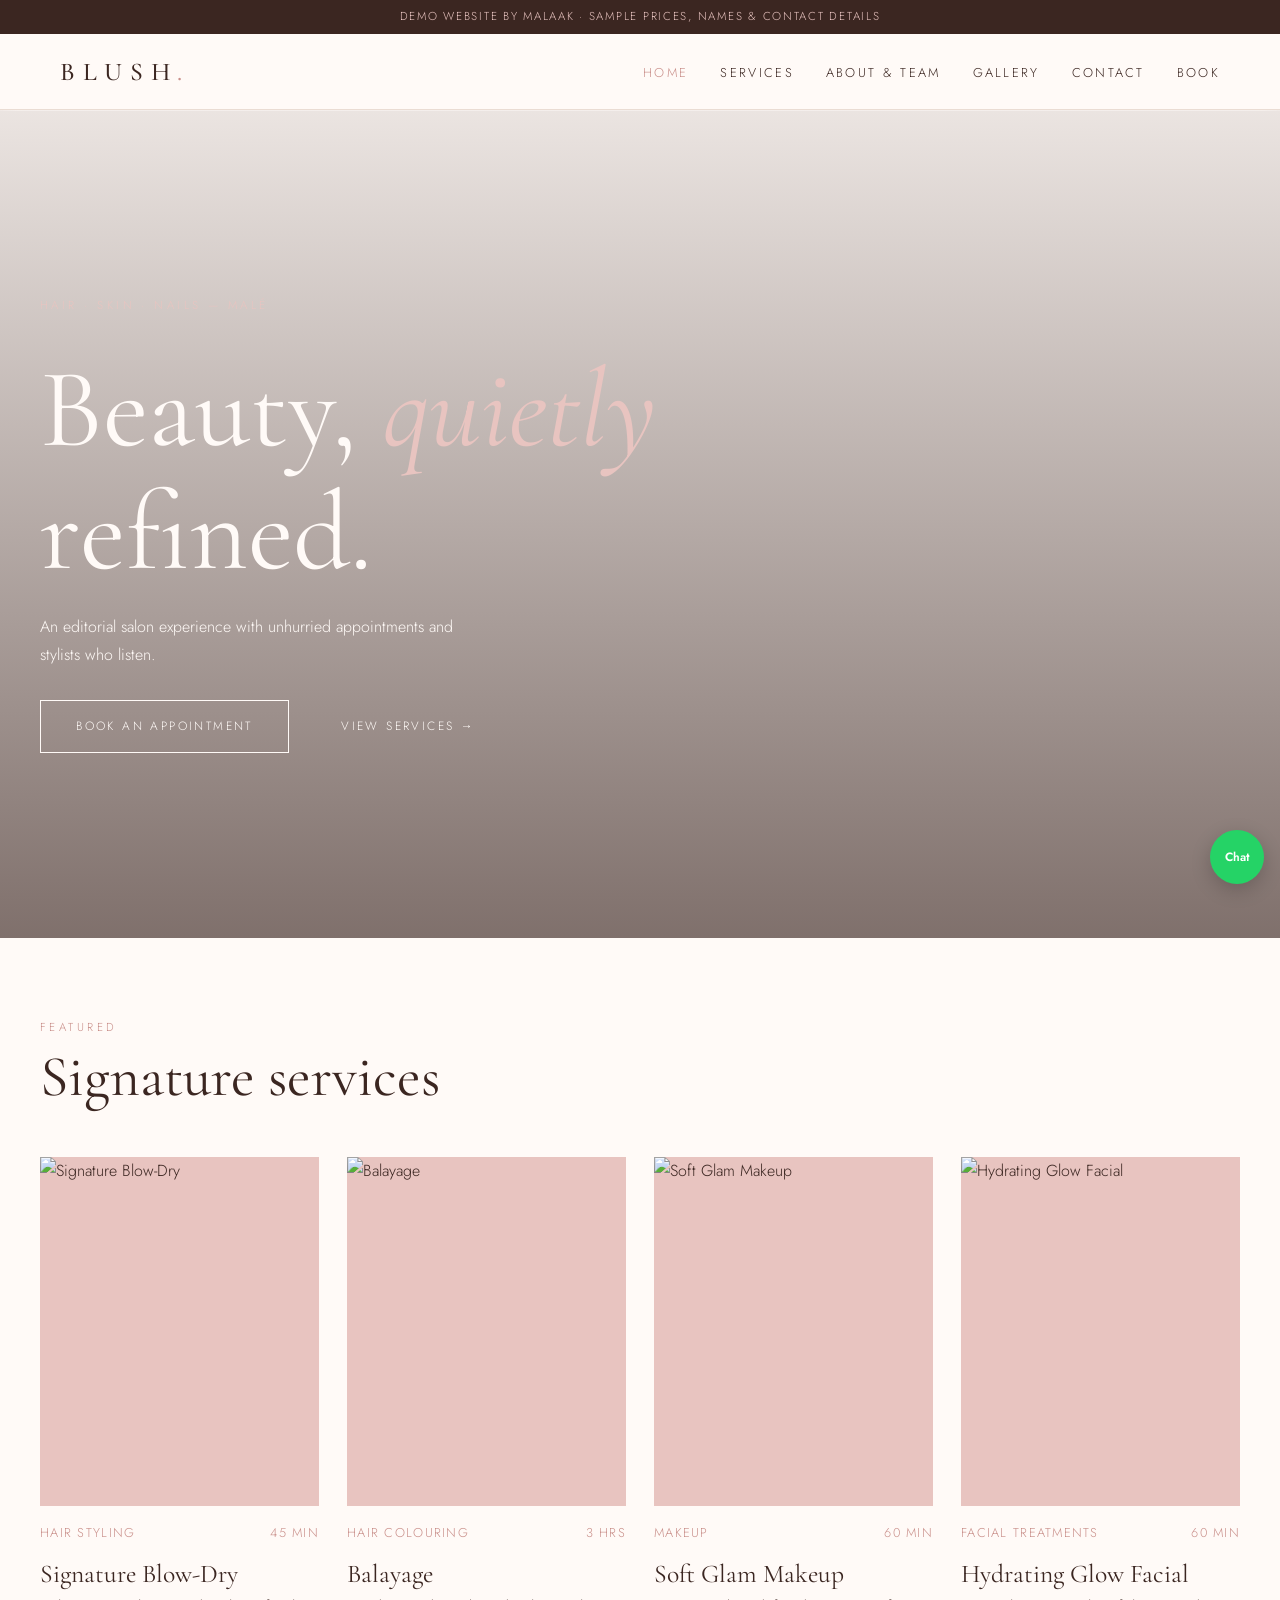
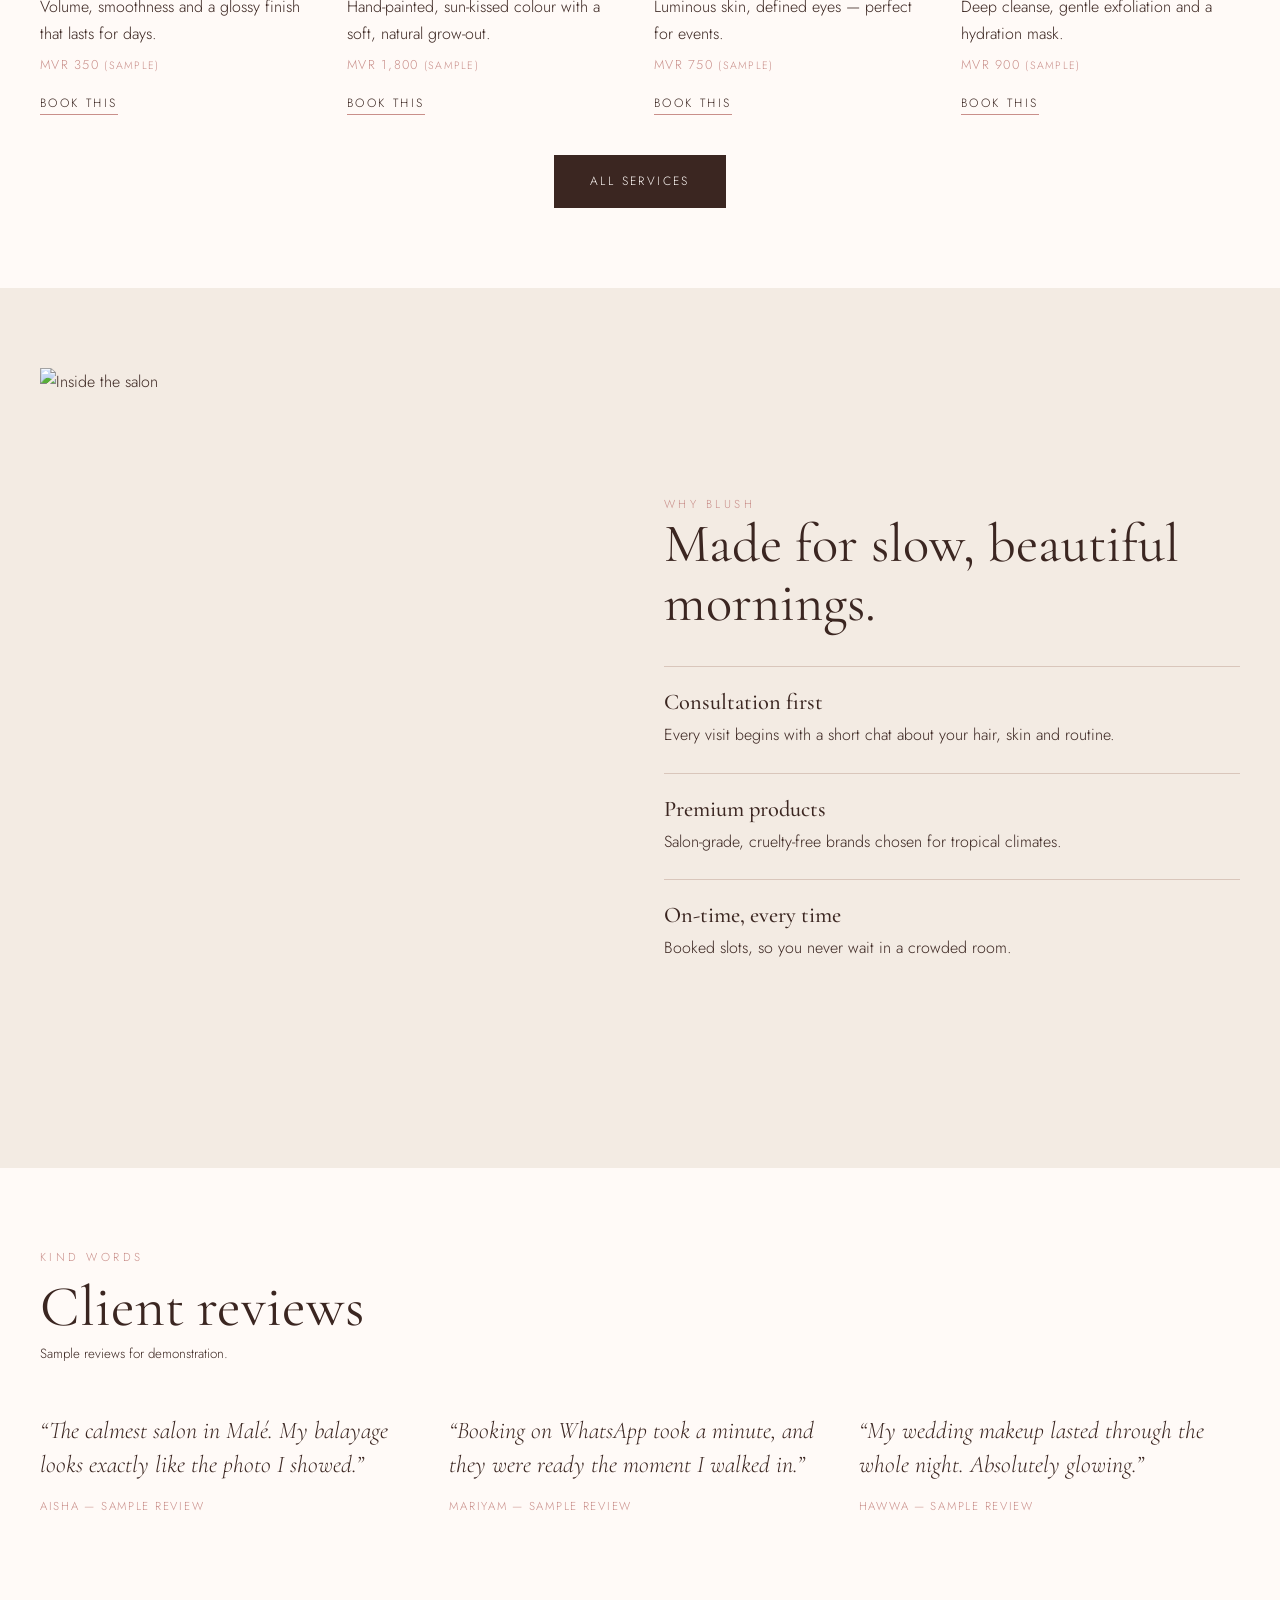
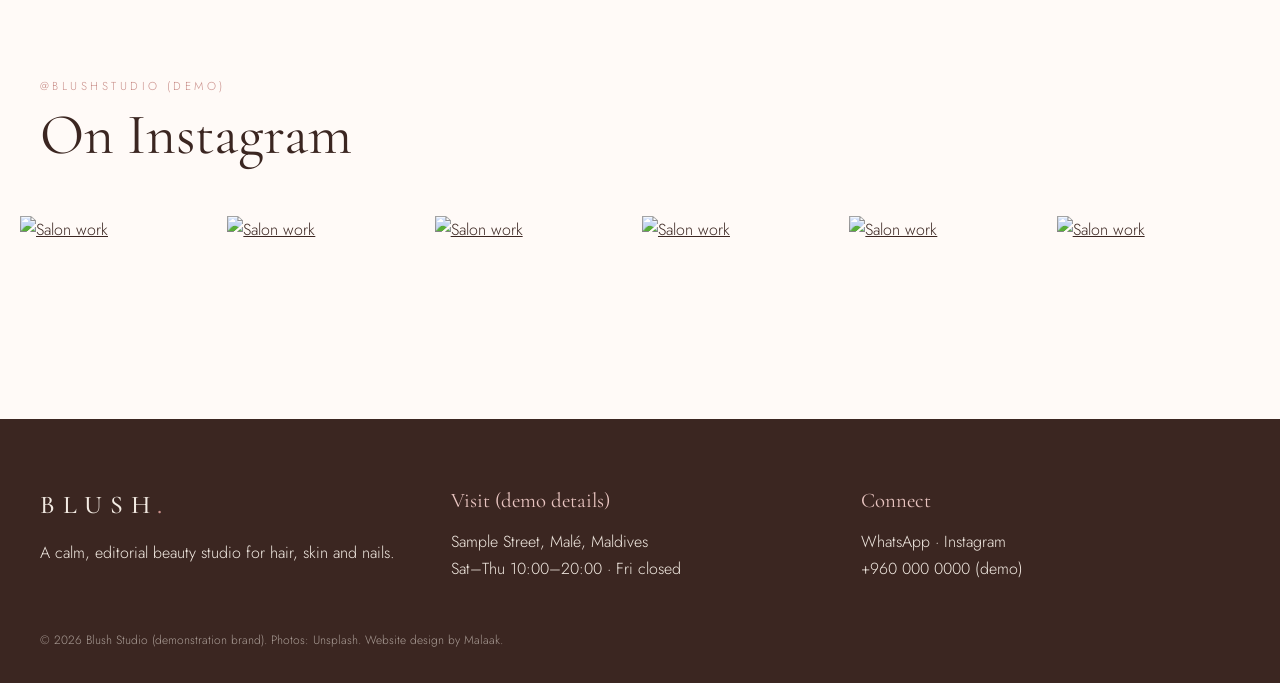
==== index.html @ d298c4e5 "Blush Studio demo salon website" ====
<!doctype html><html lang="en"><head><meta charset="utf-8"><meta name="viewport" content="width=device-width,initial-scale=1">
<title>Luxury Hair & Beauty Salon in Malé | Blush Studio</title><meta name="description" content="Blush Studio — demo luxury salon website: hair styling, colour, makeup, nails, brows and facials. Book online via WhatsApp."><meta property="og:title" content="Luxury Hair & Beauty Salon in Malé | Blush Studio"><meta property="og:description" content="Blush Studio — demo luxury salon website: hair styling, colour, makeup, nails, brows and facials. Book online via WhatsApp."><meta property="og:image" content="https://images.unsplash.com/photo-1560066984-138dadb4c035?w=1200&q=75&auto=format&fit=crop">
<link rel="preconnect" href="https://fonts.googleapis.com"><link href="https://fonts.googleapis.com/css2?family=Cormorant+Garamond:ital,wght@0,400;0,500;1,400&family=Jost:wght@300;400;500&display=swap" rel="stylesheet"><link rel="icon" href="data:image/svg+xml,<svg xmlns=%22http://www.w3.org/2000/svg%22 viewBox=%220 0 100 100%22><text y=%22.9em%22 font-size=%2290%22>🌸</text></svg>"><link rel="stylesheet" href="style.css"></head><body>
<div class="demo-bar">Demo website by Malaak · sample prices, names &amp; contact details</div>
<header><nav class="nav"><a class="logo" href="index.html">BLUSH<span>.</span></a><ul><li><a href="index.html">Home</a></li><li><a href="services.html">Services</a></li><li><a href="about.html">About & Team</a></li><li><a href="gallery.html">Gallery</a></li><li><a href="contact.html">Contact</a></li><li><a href="booking.html">Book</a></li></ul><button class="burger" aria-label="Open menu" aria-expanded="false"><span></span><span></span><span></span></button></nav></header>
<main><section class="hero"><div class="hero-inner"><p class="eyebrow">Hair · Skin · Nails — Malé</p><h1>Beauty, <em>quietly</em><br>refined.</h1><p>An editorial salon experience with unhurried appointments and stylists who listen.</p><div class="btns"><a class="btn light" href="booking.html">Book an Appointment</a><a class="btn light" style="border-color:transparent" href="services.html">View Services →</a></div></div></section>
<section><div class="wrap"><div class="head reveal"><p class="eyebrow">Featured</p><h2>Signature services</h2></div><div class="grid g4"><article class="card reveal" data-cat="hair"><div class="ph"><img loading="lazy" src="https://images.unsplash.com/photo-1522337360788-8b13dee7a37e?w=700&q=75&auto=format&fit=crop" alt="Signature Blow-Dry"></div><p class="meta" style="margin-top:1rem"><span>Hair Styling</span><span>45 min</span></p><h3>Signature Blow-Dry</h3><p>Volume, smoothness and a glossy finish that lasts for days.</p><p class="meta"><span>MVR 350 <small>(sample)</small></span></p><a class="link" href="booking.html?service=Signature Blow-Dry">Book this</a></article><article class="card reveal" data-cat="colour"><div class="ph"><img loading="lazy" src="https://images.unsplash.com/photo-1562322140-8baeececf3df?w=700&q=75&auto=format&fit=crop" alt="Balayage"></div><p class="meta" style="margin-top:1rem"><span>Hair Colouring</span><span>3 hrs</span></p><h3>Balayage</h3><p>Hand-painted, sun-kissed colour with a soft, natural grow-out.</p><p class="meta"><span>MVR 1,800 <small>(sample)</small></span></p><a class="link" href="booking.html?service=Balayage">Book this</a></article><article class="card reveal" data-cat="makeup"><div class="ph"><img loading="lazy" src="https://images.unsplash.com/photo-1487412947147-5cebf100ffc2?w=700&q=75&auto=format&fit=crop" alt="Soft Glam Makeup"></div><p class="meta" style="margin-top:1rem"><span>Makeup</span><span>60 min</span></p><h3>Soft Glam Makeup</h3><p>Luminous skin, defined eyes — perfect for events.</p><p class="meta"><span>MVR 750 <small>(sample)</small></span></p><a class="link" href="booking.html?service=Soft Glam Makeup">Book this</a></article><article class="card reveal" data-cat="facial"><div class="ph"><img loading="lazy" src="https://images.unsplash.com/photo-1570172619644-dfd03ed5d881?w=700&q=75&auto=format&fit=crop" alt="Hydrating Glow Facial"></div><p class="meta" style="margin-top:1rem"><span>Facial Treatments</span><span>60 min</span></p><h3>Hydrating Glow Facial</h3><p>Deep cleanse, gentle exfoliation and a hydration mask.</p><p class="meta"><span>MVR 900 <small>(sample)</small></span></p><a class="link" href="booking.html?service=Hydrating Glow Facial">Book this</a></article></div><p style="margin-top:2.5rem;text-align:center"><a class="btn" href="services.html">All services</a></p></div></section>
<section class="beige"><div class="wrap split"><img class="reveal" loading="lazy" src="https://images.unsplash.com/photo-1559599101-f09722fb4948?w=1000&q=75&auto=format&fit=crop" alt="Inside the salon"><div class="reveal"><p class="eyebrow">Why Blush</p><h2 style="font-size:clamp(2.2rem,5vw,3.4rem)">Made for slow, beautiful mornings.</h2><ul class="why"><li><b>Consultation first</b>Every visit begins with a short chat about your hair, skin and routine.</li><li><b>Premium products</b>Salon-grade, cruelty-free brands chosen for tropical climates.</li><li><b>On-time, every time</b>Booked slots, so you never wait in a crowded room.</li></ul></div></div></section>
<section><div class="wrap"><div class="head reveal"><p class="eyebrow">Kind words</p><h2>Client reviews</h2><p><small>Sample reviews for demonstration.</small></p></div><div class="grid g3">
<div class="reveal"><p class="quote">“The calmest salon in Malé. My balayage looks exactly like the photo I showed.”</p><small>Aisha — sample review</small></div>
<div class="reveal"><p class="quote">“Booking on WhatsApp took a minute, and they were ready the moment I walked in.”</p><small>Mariyam — sample review</small></div>
<div class="reveal"><p class="quote">“My wedding makeup lasted through the whole night. Absolutely glowing.”</p><small>Hawwa — sample review</small></div></div></div></section>
<section style="padding-bottom:0"><div class="wrap"><div class="head reveal"><p class="eyebrow">@blushstudio (demo)</p><h2>On Instagram</h2></div></div><div class="insta"><a href="https://www.instagram.com/" target="_blank" rel="noopener"><img src="https://images.unsplash.com/photo-1522337360788-8b13dee7a37e?w=500&q=75&auto=format&fit=crop" alt="Salon work"></a><a href="https://www.instagram.com/" target="_blank" rel="noopener"><img src="https://images.unsplash.com/photo-1604654894610-df63bc536371?w=500&q=75&auto=format&fit=crop" alt="Salon work"></a><a href="https://www.instagram.com/" target="_blank" rel="noopener"><img src="https://images.unsplash.com/photo-1487412947147-5cebf100ffc2?w=500&q=75&auto=format&fit=crop" alt="Salon work"></a><a href="https://www.instagram.com/" target="_blank" rel="noopener"><img src="https://images.unsplash.com/photo-1562322140-8baeececf3df?w=500&q=75&auto=format&fit=crop" alt="Salon work"></a><a href="https://www.instagram.com/" target="_blank" rel="noopener"><img src="https://images.unsplash.com/photo-1570172619644-dfd03ed5d881?w=500&q=75&auto=format&fit=crop" alt="Salon work"></a><a href="https://www.instagram.com/" target="_blank" rel="noopener"><img src="https://images.unsplash.com/photo-1559599101-f09722fb4948?w=500&q=75&auto=format&fit=crop" alt="Salon work"></a></div></section></main>
<footer><div class="wrap grid g3"><div><a class="logo" href="index.html">BLUSH<span>.</span></a><p style="margin-top:.8rem">A calm, editorial beauty studio for hair, skin and nails.</p></div>
<div><h4>Visit (demo details)</h4><p>Sample Street, Malé, Maldives<br>Sat–Thu 10:00–20:00 · Fri closed</p></div>
<div><h4>Connect</h4><p><a class="wa-link" href="#" target="_blank" rel="noopener">WhatsApp</a> · <a href="https://www.instagram.com/" target="_blank" rel="noopener">Instagram</a><br><a href="tel:+9600000000">+960 000 0000 (demo)</a></p></div></div>
<div class="wrap"><small>© <span class="year"></span> Blush Studio (demonstration brand). Photos: Unsplash. Website design by Malaak.</small></div></footer>
<a class="wa-float wa-link" href="#" target="_blank" rel="noopener" aria-label="Chat on WhatsApp">Chat</a>
<script src="script.js"></script></body></html>
---- style.css ----
:root{--beige:#f3ebe3;--blush:#e8c4c0;--rose:#c98f8a;--choc:#3b2621;--white:#fffaf7;--serif:'Cormorant Garamond',serif;--sans:'Jost',sans-serif}
*{box-sizing:border-box;margin:0;padding:0}
html{scroll-behavior:smooth}
body{font-family:var(--sans);color:var(--choc);background:var(--white);font-weight:300;line-height:1.7}
img{max-width:100%;display:block}
a{color:inherit}
.demo-bar{background:var(--choc);color:var(--blush);text-align:center;font-size:.72rem;letter-spacing:.15em;text-transform:uppercase;padding:.45rem 1rem}
header{position:sticky;top:0;z-index:50;background:rgba(255,250,247,.92);backdrop-filter:blur(10px);border-bottom:1px solid #eadcd3}
.nav{display:flex;align-items:center;justify-content:space-between;max-width:1200px;margin:auto;padding:1rem 1.25rem}
.logo{font-family:var(--serif);font-size:1.6rem;letter-spacing:.3em;text-decoration:none;font-weight:500}
.logo span{color:var(--rose)}
.nav ul{display:none;list-style:none;gap:2rem}
.nav ul a{text-decoration:none;font-size:.8rem;letter-spacing:.18em;text-transform:uppercase}
.nav ul a.active,.nav ul a:hover{color:var(--rose)}
.burger{background:none;border:0;width:34px;height:24px;position:relative;cursor:pointer}
.burger span{position:absolute;left:0;height:1.5px;width:100%;background:var(--choc);transition:.3s}
.burger span:nth-child(1){top:4px}.burger span:nth-child(2){top:12px}.burger span:nth-child(3){top:20px}
.menu-open .burger span:nth-child(1){top:12px;transform:rotate(45deg)}
.menu-open .burger span:nth-child(2){opacity:0}
.menu-open .burger span:nth-child(3){top:12px;transform:rotate(-45deg)}
.menu-open .nav ul{display:flex;flex-direction:column;position:absolute;top:100%;left:0;right:0;background:var(--white);padding:2rem 1.5rem;border-bottom:1px solid #eadcd3}
@media(min-width:900px){.nav ul{display:flex}.burger{display:none}}
.btn{display:inline-block;padding:.95rem 2.2rem;background:var(--choc);color:var(--white);text-decoration:none;font-size:.75rem;letter-spacing:.2em;text-transform:uppercase;border:1px solid var(--choc);cursor:pointer;font-family:var(--sans);transition:.35s}
.btn:hover{background:transparent;color:var(--choc)}
.btn.light{background:transparent;border-color:var(--white);color:var(--white)}
.btn.light:hover{background:var(--white);color:var(--choc)}
.hero{min-height:92vh;display:grid;align-items:end;background:linear-gradient(180deg,rgba(59,38,33,.1),rgba(59,38,33,.65)),url(https://images.unsplash.com/photo-1560066984-138dadb4c035?w=1800&q=80) center/cover;color:var(--white);padding:4rem 1.25rem}
.hero-inner{max-width:1200px;margin:auto;width:100%}
.eyebrow{font-size:.72rem;letter-spacing:.3em;text-transform:uppercase;color:var(--rose)}
.hero .eyebrow{color:var(--blush)}
h1,h2,h3{font-family:var(--serif);font-weight:400;line-height:1.1}
.hero h1{font-size:clamp(3rem,9vw,7rem);margin:.6rem 0 1.2rem}
.hero h1 em{color:var(--blush)}
.hero p{max-width:440px;margin-bottom:2rem}
.hero .btns{display:flex;gap:1rem;flex-wrap:wrap}
section{padding:5rem 1.25rem}
.wrap{max-width:1200px;margin:auto}
.head{margin-bottom:3rem;max-width:620px}
.head h2{font-size:clamp(2.2rem,5vw,3.6rem);margin-top:.5rem}
.page-hero{padding:5rem 1.25rem 3rem;background:var(--beige);text-align:center}
.page-hero h1{font-size:clamp(2.8rem,7vw,5rem);margin-top:.5rem}
.page-hero p{max-width:560px;margin:1rem auto 0}
.grid{display:grid;gap:1.75rem}
@media(min-width:700px){.g2{grid-template-columns:1fr 1fr}.g3{grid-template-columns:repeat(2,1fr)}.g4{grid-template-columns:repeat(2,1fr)}}
@media(min-width:1000px){.g3{grid-template-columns:repeat(3,1fr)}.g4{grid-template-columns:repeat(4,1fr)}}
.card{background:var(--white)}
.card .ph{aspect-ratio:4/5;overflow:hidden;background:var(--blush)}
.card .ph img{width:100%;height:100%;object-fit:cover;transition:transform 1s}
.card:hover .ph img{transform:scale(1.06)}
.card h3{font-size:1.6rem;margin:1rem 0 .3rem}
.meta{display:flex;justify-content:space-between;font-size:.8rem;letter-spacing:.1em;text-transform:uppercase;color:var(--rose);margin:.4rem 0 .8rem}
.card .link{font-size:.75rem;letter-spacing:.2em;text-transform:uppercase;text-decoration:none;border-bottom:1px solid var(--rose);padding-bottom:2px}
.beige{background:var(--beige)}
.split{display:grid;gap:3rem;align-items:center}
@media(min-width:900px){.split{grid-template-columns:1fr 1fr}}
.split img{aspect-ratio:4/5;object-fit:cover;width:100%}
.why{list-style:none;display:grid;gap:1.5rem;margin-top:2rem}
.why li{border-top:1px solid #d9c6bb;padding-top:1rem}
.why b{font-family:var(--serif);font-size:1.4rem;font-weight:500;display:block}
.quote{font-family:var(--serif);font-size:1.5rem;font-style:italic;line-height:1.4}
.quote+small{display:block;margin-top:1rem;letter-spacing:.15em;text-transform:uppercase;font-size:.72rem;color:var(--rose)}
.insta{display:grid;grid-template-columns:repeat(3,1fr);gap:4px}
@media(min-width:900px){.insta{grid-template-columns:repeat(6,1fr)}}
.insta img{aspect-ratio:1;object-fit:cover;width:100%}
.filters{display:flex;gap:.5rem;flex-wrap:wrap;margin-bottom:2.5rem;justify-content:center}
.filters button{background:none;border:1px solid #d9c6bb;padding:.55rem 1.1rem;font-family:var(--sans);font-size:.72rem;letter-spacing:.15em;text-transform:uppercase;cursor:pointer;color:var(--choc)}
.filters button.on{background:var(--choc);color:var(--white);border-color:var(--choc)}
form{display:grid;gap:1.2rem}
.row{display:grid;gap:1.2rem}
@media(min-width:700px){.row{grid-template-columns:1fr 1fr}}
label{font-size:.72rem;letter-spacing:.15em;text-transform:uppercase;display:block;margin-bottom:.35rem}
input,select,textarea{width:100%;padding:.85rem 1rem;border:1px solid #d9c6bb;background:#fff;font-family:var(--sans);font-size:1rem;color:var(--choc)}
input:focus,select:focus,textarea:focus{outline:none;border-color:var(--rose)}
.err{color:#b3261e;font-size:.8rem;min-height:1rem;display:block}
.invalid{border-color:#b3261e}
.times{display:flex;flex-wrap:wrap;gap:.5rem}
.times button{padding:.55rem .9rem;border:1px solid #d9c6bb;background:#fff;cursor:pointer;font-family:var(--sans)}
.times button.on{background:var(--rose);color:#fff;border-color:var(--rose)}
.times button:disabled{opacity:.35;text-decoration:line-through;cursor:not-allowed}
.confirm{display:none;background:var(--beige);padding:2rem;border-left:3px solid var(--rose)}
.confirm.show{display:block}
.confirm h3{font-size:2rem;margin-bottom:.5rem}
.confirm dl{display:grid;grid-template-columns:auto 1fr;gap:.3rem 1rem;margin:1rem 0 1.5rem}
.confirm dt{font-weight:500}
.note{font-size:.85rem;background:#fff;border:1px dashed var(--rose);padding:1rem;margin-top:1rem}
.team img{aspect-ratio:3/4;object-fit:cover;width:100%;filter:grayscale(.2)}
footer{background:var(--choc);color:var(--beige);padding:4rem 1.25rem 2rem}
footer .grid{gap:2rem}
footer h4{font-family:var(--serif);font-size:1.3rem;font-weight:400;margin-bottom:.6rem;color:var(--blush)}
footer a{text-decoration:none}
footer small{display:block;margin-top:3rem;opacity:.6;font-size:.75rem}
.reveal{opacity:0;transform:translateY(30px);transition:1s cubic-bezier(.2,.7,.2,1)}
.reveal.in{opacity:1;transform:none}
.wa-float{position:fixed;right:1rem;bottom:1rem;width:54px;height:54px;border-radius:50%;background:#25d366;display:grid;place-items:center;color:#fff;font-weight:600;text-decoration:none;box-shadow:0 6px 20px rgba(0,0,0,.2);z-index:60;font-size:.75rem}
.map{width:100%;height:320px;border:0}
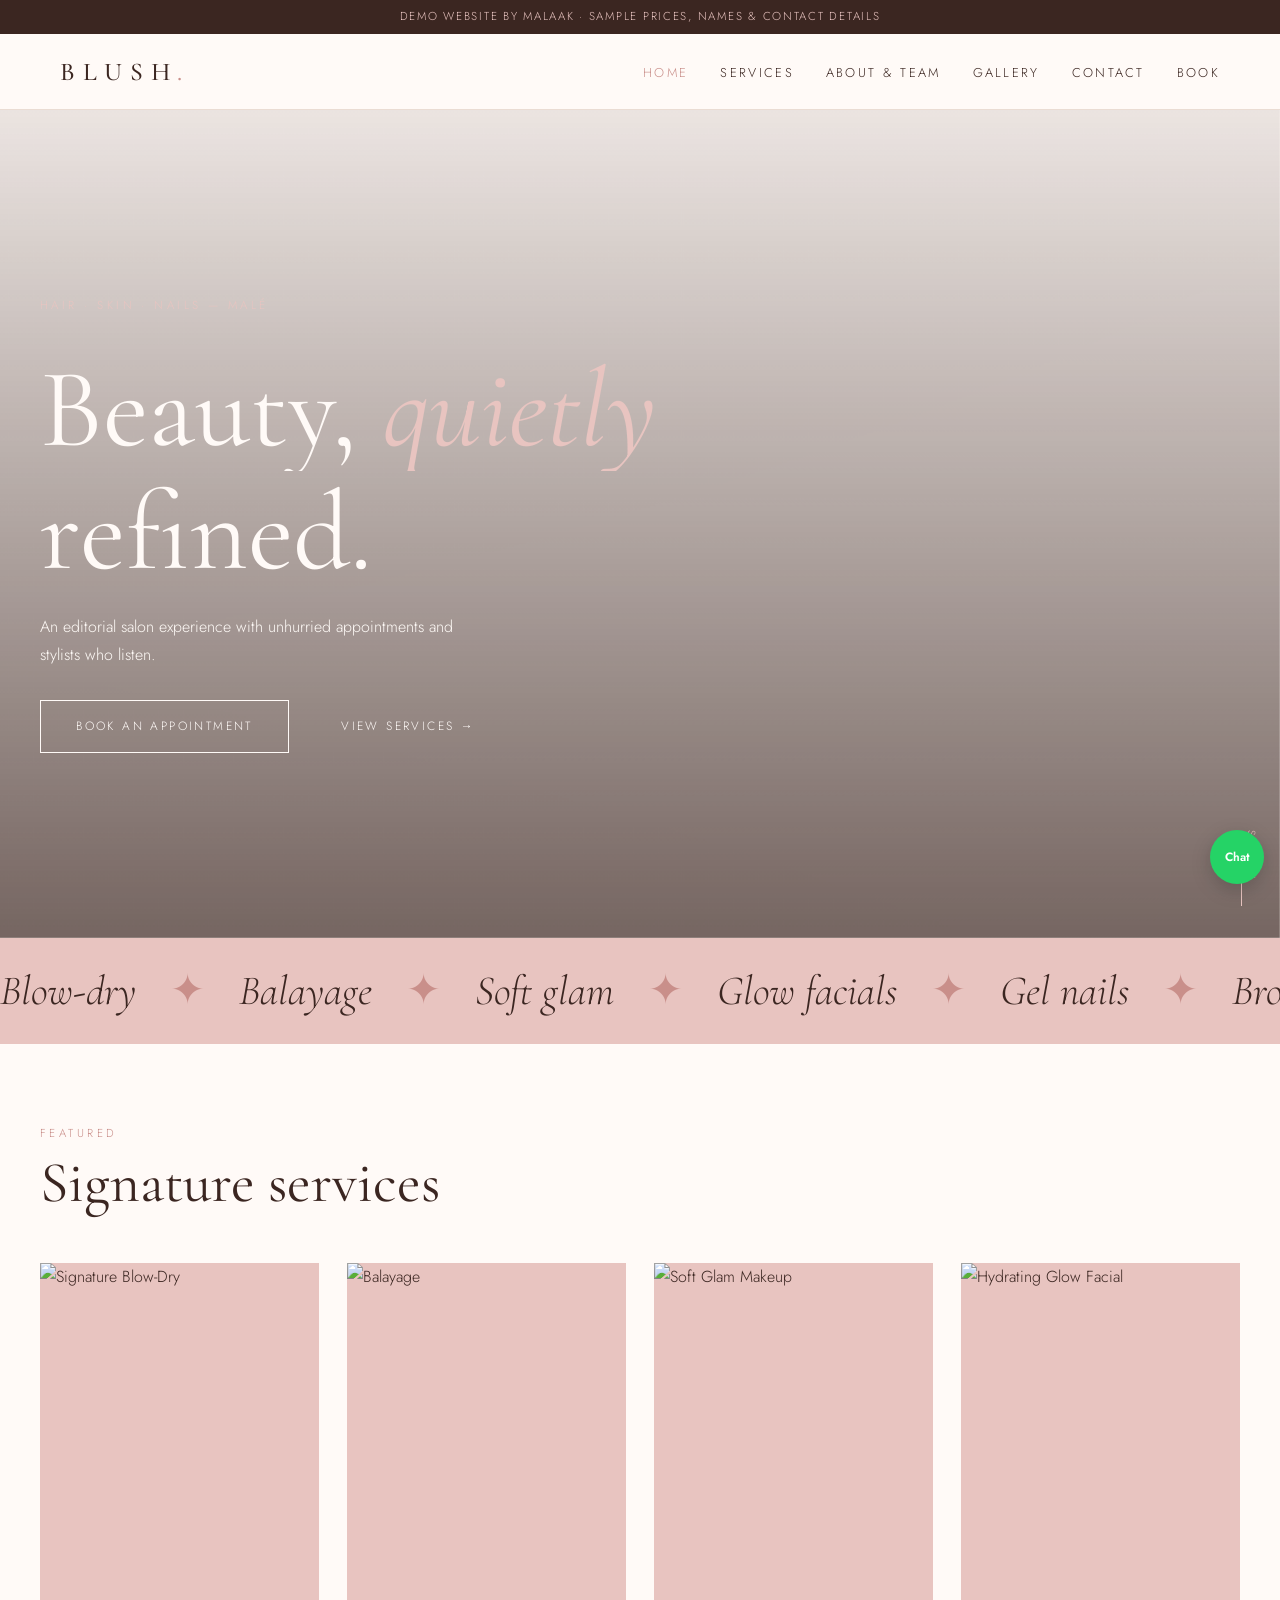
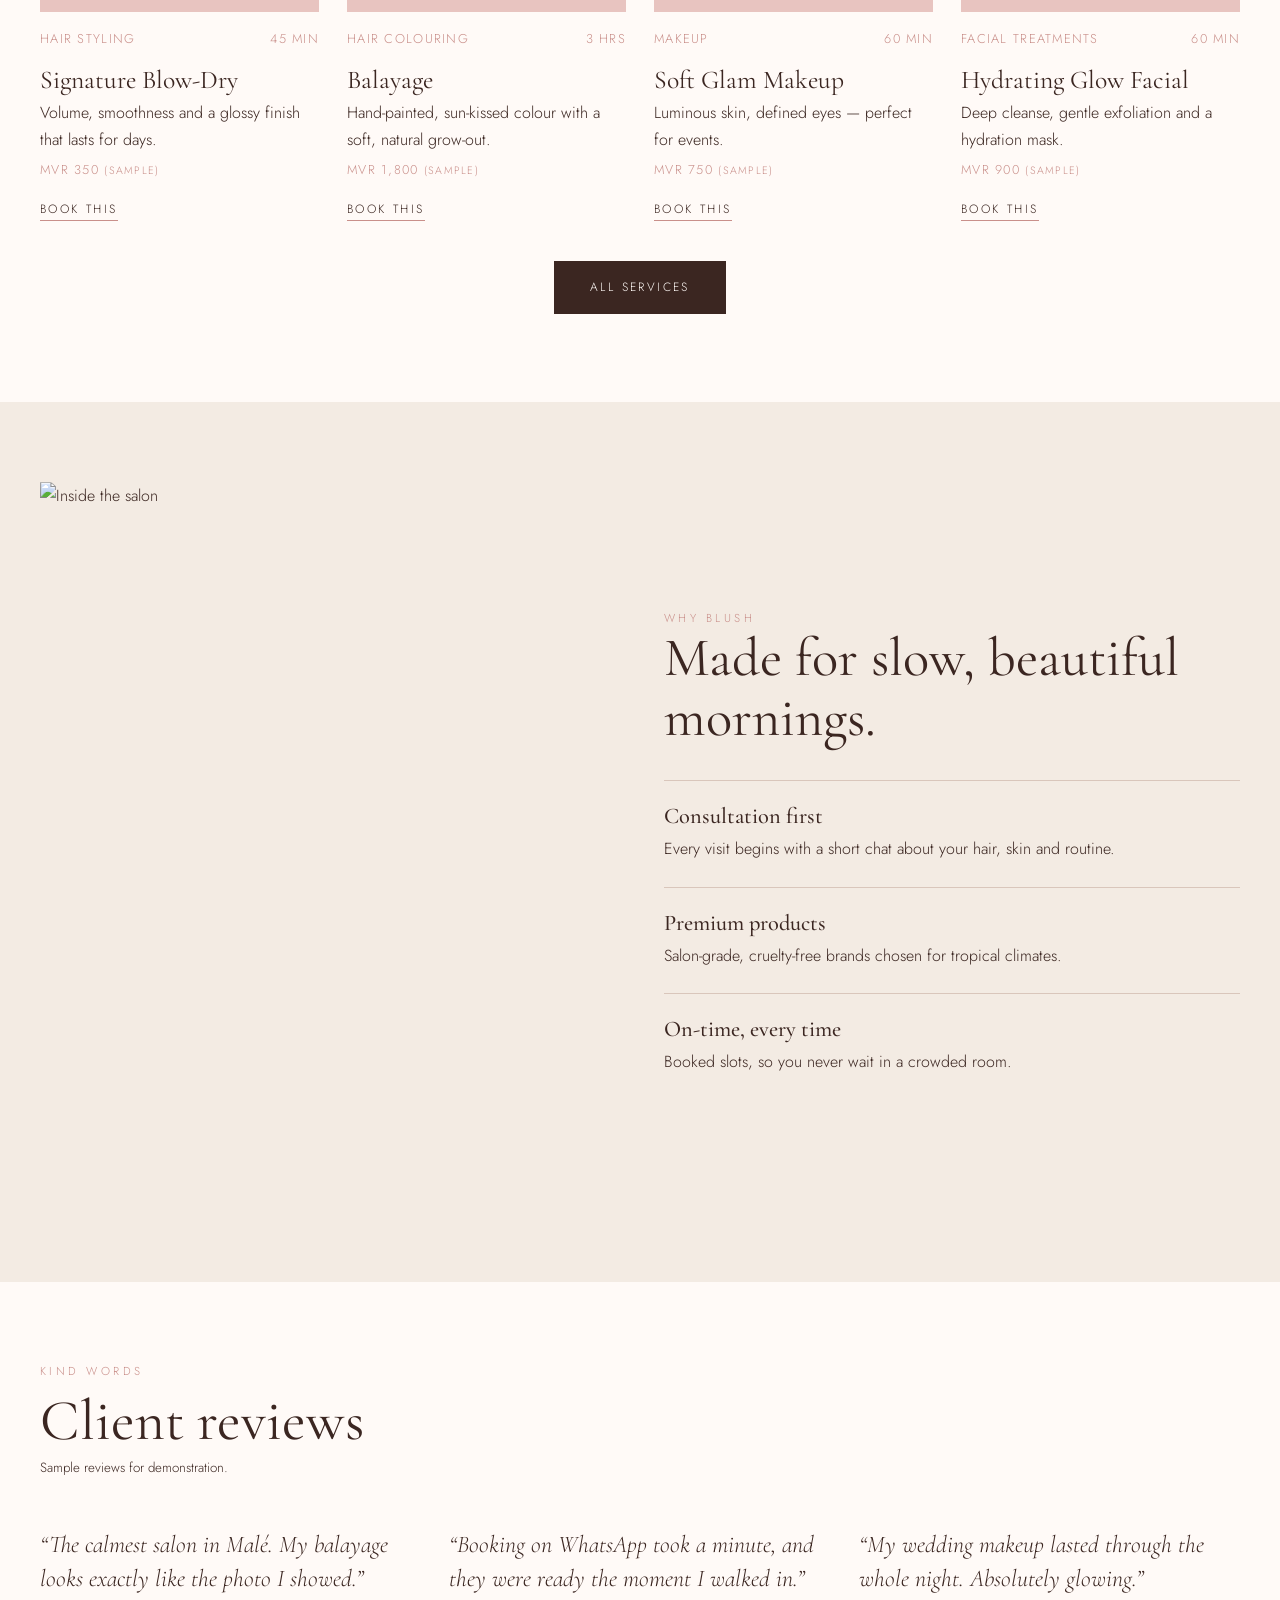
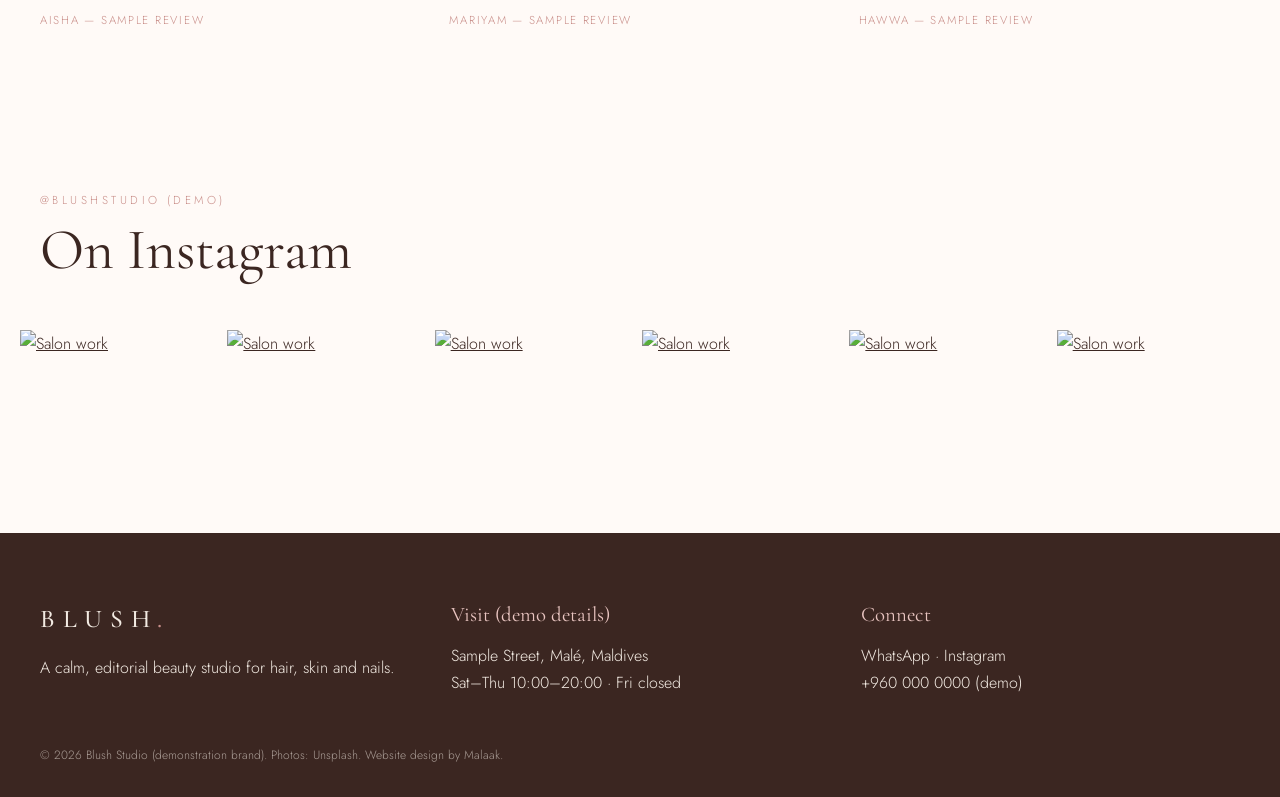
==== commit 3ab078f3: "v2: hero motion, ticker, parallax, scroll progress, hover effects, page fades" ====
--- a/index.html
+++ b/index.html
@@ -1,11 +1,12 @@
 <!doctype html><html lang="en"><head><meta charset="utf-8"><meta name="viewport" content="width=device-width,initial-scale=1">
 <title>Luxury Hair & Beauty Salon in Malé | Blush Studio</title><meta name="description" content="Blush Studio — demo luxury salon website: hair styling, colour, makeup, nails, brows and facials. Book online via WhatsApp."><meta property="og:title" content="Luxury Hair & Beauty Salon in Malé | Blush Studio"><meta property="og:description" content="Blush Studio — demo luxury salon website: hair styling, colour, makeup, nails, brows and facials. Book online via WhatsApp."><meta property="og:image" content="https://images.unsplash.com/photo-1560066984-138dadb4c035?w=1200&q=75&auto=format&fit=crop">
-<link rel="preconnect" href="https://fonts.googleapis.com"><link href="https://fonts.googleapis.com/css2?family=Cormorant+Garamond:ital,wght@0,400;0,500;1,400&family=Jost:wght@300;400;500&display=swap" rel="stylesheet"><link rel="icon" href="data:image/svg+xml,<svg xmlns=%22http://www.w3.org/2000/svg%22 viewBox=%220 0 100 100%22><text y=%22.9em%22 font-size=%2290%22>🌸</text></svg>"><link rel="stylesheet" href="style.css"></head><body>
+<link rel="preconnect" href="https://fonts.googleapis.com"><link href="https://fonts.googleapis.com/css2?family=Cormorant+Garamond:ital,wght@0,400;0,500;1,400&family=Jost:wght@300;400;500&display=swap" rel="stylesheet"><link rel="icon" href="data:image/svg+xml,<svg xmlns=%22http://www.w3.org/2000/svg%22 viewBox=%220 0 100 100%22><text y=%22.9em%22 font-size=%2290%22>🌸</text></svg>"><link rel="stylesheet" href="style.css"></head><body class="page-fade"><div class="progress"></div>
 <div class="demo-bar">Demo website by Malaak · sample prices, names &amp; contact details</div>
 <header><nav class="nav"><a class="logo" href="index.html">BLUSH<span>.</span></a><ul><li><a href="index.html">Home</a></li><li><a href="services.html">Services</a></li><li><a href="about.html">About & Team</a></li><li><a href="gallery.html">Gallery</a></li><li><a href="contact.html">Contact</a></li><li><a href="booking.html">Book</a></li></ul><button class="burger" aria-label="Open menu" aria-expanded="false"><span></span><span></span><span></span></button></nav></header>
-<main><section class="hero"><div class="hero-inner"><p class="eyebrow">Hair · Skin · Nails — Malé</p><h1>Beauty, <em>quietly</em><br>refined.</h1><p>An editorial salon experience with unhurried appointments and stylists who listen.</p><div class="btns"><a class="btn light" href="booking.html">Book an Appointment</a><a class="btn light" style="border-color:transparent" href="services.html">View Services →</a></div></div></section>
+<main><section class="hero"><div class="hero-bg" data-speed=".25"></div><div class="hero-inner"><p class="eyebrow fade">Hair · Skin · Nails — Malé</p><h1><span class="ln"><span>Beauty, <em>quietly</em></span></span><span class="ln"><span>refined.</span></span></h1><p class="fade">An editorial salon experience with unhurried appointments and stylists who listen.</p><div class="btns fade"><a class="btn light" href="booking.html">Book an Appointment</a><a class="btn light" style="border-color:transparent" href="services.html">View Services →</a></div></div><span class="scroll-cue">Scroll</span></section>
+<div class="ticker"><div>Blow-dry <i>✦</i> Balayage <i>✦</i> Soft glam <i>✦</i> Glow facials <i>✦</i> Gel nails <i>✦</i> Brow artistry <i>✦</i> Blow-dry <i>✦</i> Balayage <i>✦</i> Soft glam <i>✦</i> Glow facials <i>✦</i> Gel nails <i>✦</i> Brow artistry <i>✦</i> Blow-dry <i>✦</i> Balayage <i>✦</i> Soft glam <i>✦</i> Glow facials <i>✦</i> Gel nails <i>✦</i> Brow artistry <i>✦</i> Blow-dry <i>✦</i> Balayage <i>✦</i> Soft glam <i>✦</i> Glow facials <i>✦</i> Gel nails <i>✦</i> Brow artistry <i>✦</i> </div></div>
 <section><div class="wrap"><div class="head reveal"><p class="eyebrow">Featured</p><h2>Signature services</h2></div><div class="grid g4"><article class="card reveal" data-cat="hair"><div class="ph"><img loading="lazy" src="https://images.unsplash.com/photo-1522337360788-8b13dee7a37e?w=700&q=75&auto=format&fit=crop" alt="Signature Blow-Dry"></div><p class="meta" style="margin-top:1rem"><span>Hair Styling</span><span>45 min</span></p><h3>Signature Blow-Dry</h3><p>Volume, smoothness and a glossy finish that lasts for days.</p><p class="meta"><span>MVR 350 <small>(sample)</small></span></p><a class="link" href="booking.html?service=Signature Blow-Dry">Book this</a></article><article class="card reveal" data-cat="colour"><div class="ph"><img loading="lazy" src="https://images.unsplash.com/photo-1562322140-8baeececf3df?w=700&q=75&auto=format&fit=crop" alt="Balayage"></div><p class="meta" style="margin-top:1rem"><span>Hair Colouring</span><span>3 hrs</span></p><h3>Balayage</h3><p>Hand-painted, sun-kissed colour with a soft, natural grow-out.</p><p class="meta"><span>MVR 1,800 <small>(sample)</small></span></p><a class="link" href="booking.html?service=Balayage">Book this</a></article><article class="card reveal" data-cat="makeup"><div class="ph"><img loading="lazy" src="https://images.unsplash.com/photo-1487412947147-5cebf100ffc2?w=700&q=75&auto=format&fit=crop" alt="Soft Glam Makeup"></div><p class="meta" style="margin-top:1rem"><span>Makeup</span><span>60 min</span></p><h3>Soft Glam Makeup</h3><p>Luminous skin, defined eyes — perfect for events.</p><p class="meta"><span>MVR 750 <small>(sample)</small></span></p><a class="link" href="booking.html?service=Soft Glam Makeup">Book this</a></article><article class="card reveal" data-cat="facial"><div class="ph"><img loading="lazy" src="https://images.unsplash.com/photo-1570172619644-dfd03ed5d881?w=700&q=75&auto=format&fit=crop" alt="Hydrating Glow Facial"></div><p class="meta" style="margin-top:1rem"><span>Facial Treatments</span><span>60 min</span></p><h3>Hydrating Glow Facial</h3><p>Deep cleanse, gentle exfoliation and a hydration mask.</p><p class="meta"><span>MVR 900 <small>(sample)</small></span></p><a class="link" href="booking.html?service=Hydrating Glow Facial">Book this</a></article></div><p style="margin-top:2.5rem;text-align:center"><a class="btn" href="services.html">All services</a></p></div></section>
-<section class="beige"><div class="wrap split"><img class="reveal" loading="lazy" src="https://images.unsplash.com/photo-1559599101-f09722fb4948?w=1000&q=75&auto=format&fit=crop" alt="Inside the salon"><div class="reveal"><p class="eyebrow">Why Blush</p><h2 style="font-size:clamp(2.2rem,5vw,3.4rem)">Made for slow, beautiful mornings.</h2><ul class="why"><li><b>Consultation first</b>Every visit begins with a short chat about your hair, skin and routine.</li><li><b>Premium products</b>Salon-grade, cruelty-free brands chosen for tropical climates.</li><li><b>On-time, every time</b>Booked slots, so you never wait in a crowded room.</li></ul></div></div></section>
+<section class="beige"><div class="wrap split"><img class="reveal imgclip" loading="lazy" src="https://images.unsplash.com/photo-1559599101-f09722fb4948?w=1000&q=75&auto=format&fit=crop" alt="Inside the salon"><div class="reveal"><p class="eyebrow">Why Blush</p><h2 style="font-size:clamp(2.2rem,5vw,3.4rem)">Made for slow, beautiful mornings.</h2><ul class="why"><li><b>Consultation first</b>Every visit begins with a short chat about your hair, skin and routine.</li><li><b>Premium products</b>Salon-grade, cruelty-free brands chosen for tropical climates.</li><li><b>On-time, every time</b>Booked slots, so you never wait in a crowded room.</li></ul></div></div></section>
 <section><div class="wrap"><div class="head reveal"><p class="eyebrow">Kind words</p><h2>Client reviews</h2><p><small>Sample reviews for demonstration.</small></p></div><div class="grid g3">
 <div class="reveal"><p class="quote">“The calmest salon in Malé. My balayage looks exactly like the photo I showed.”</p><small>Aisha — sample review</small></div>
 <div class="reveal"><p class="quote">“Booking on WhatsApp took a minute, and they were ready the moment I walked in.”</p><small>Mariyam — sample review</small></div>
--- a/style.css
+++ b/style.css
@@ -93,3 +93,34 @@
 .reveal.in{opacity:1;transform:none}
 .wa-float{position:fixed;right:1rem;bottom:1rem;width:54px;height:54px;border-radius:50%;background:#25d366;display:grid;place-items:center;color:#fff;font-weight:600;text-decoration:none;box-shadow:0 6px 20px rgba(0,0,0,.2);z-index:60;font-size:.75rem}
 .map{width:100%;height:320px;border:0}
+/* ---- v2 motion upgrade ---- */
+.progress{position:fixed;top:0;left:0;height:2px;width:100%;background:var(--rose);transform-origin:left;transform:scaleX(0);z-index:100}
+.hero{position:relative;overflow:hidden;background:none}
+.hero-bg{position:absolute;inset:-8% 0 0 0;background:linear-gradient(180deg,rgba(59,38,33,.05),rgba(59,38,33,.7)),url(https://images.unsplash.com/photo-1560066984-138dadb4c035?w=1800&q=80) center/cover;animation:kb 18s ease-in-out infinite alternate;z-index:-1;will-change:transform}
+@keyframes kb{from{transform:scale(1.12) translateY(0)}to{transform:scale(1) translateY(-2%)}}
+.hero-inner{position:relative}
+.ln{display:block;overflow:hidden}.ln>span{display:inline-block;transform:translateY(110%);animation:rise 1.3s cubic-bezier(.2,.7,.1,1) forwards}
+.ln:nth-child(2)>span{animation-delay:.15s}
+@keyframes rise{to{transform:none}}
+.hero .fade{opacity:0;animation:fin 1.2s .7s forwards}
+@keyframes fin{to{opacity:1}}
+.scroll-cue{position:absolute;right:1.25rem;bottom:2rem;writing-mode:vertical-rl;font-size:.65rem;letter-spacing:.3em;text-transform:uppercase;color:var(--blush)}
+.scroll-cue:after{content:"";display:block;width:1px;height:60px;background:var(--blush);margin:1rem auto 0;animation:cue 2s infinite}
+@keyframes cue{0%{transform:scaleY(0);transform-origin:top}50%{transform:scaleY(1);transform-origin:top}51%{transform-origin:bottom}100%{transform:scaleY(0);transform-origin:bottom}}
+.ticker{background:var(--blush);overflow:hidden;white-space:nowrap;padding:1.1rem 0}
+.ticker div{display:inline-block;font-family:var(--serif);font-style:italic;font-size:clamp(1.6rem,4vw,2.6rem);animation:tk 35s linear infinite}
+.ticker i{font-style:normal;color:var(--rose);margin:0 1.5rem}
+@keyframes tk{to{transform:translateX(-50%)}}
+.card .ph{position:relative}
+.card .ph:after{content:"Book →";position:absolute;inset:auto 1rem 1rem auto;background:var(--white);padding:.5rem .9rem;font-size:.7rem;letter-spacing:.18em;text-transform:uppercase;opacity:0;transform:translateY(10px);transition:.5s}
+.card:hover .ph:after{opacity:1;transform:none}
+.card{transition:transform .6s cubic-bezier(.2,.7,.1,1)}
+.card:hover{transform:translateY(-6px)}
+.imgclip{clip-path:inset(12% 12% 12% 12%);transition:clip-path 1.6s cubic-bezier(.2,.7,.1,1)}
+.imgclip.in{clip-path:inset(0)}
+.reveal.d1{transition-delay:.1s}.reveal.d2{transition-delay:.2s}.reveal.d3{transition-delay:.3s}
+.insta a{overflow:hidden;position:relative}.insta img{transition:transform 1s,filter .6s}.insta a:hover img{transform:scale(1.08);filter:brightness(.8)}
+.btn{position:relative;overflow:hidden;isolation:isolate}
+.page-fade{animation:pf .8s ease both}@keyframes pf{from{opacity:0}}
+.page-hero h1{opacity:0;transform:translateY(30px);animation:fin2 1s .1s forwards}@keyframes fin2{to{opacity:1;transform:none}}
+@media(prefers-reduced-motion:reduce){*{animation:none!important;transition:none!important}.ln>span,.hero .fade,.page-hero h1{transform:none;opacity:1}.reveal{opacity:1;transform:none}.imgclip{clip-path:none}}
